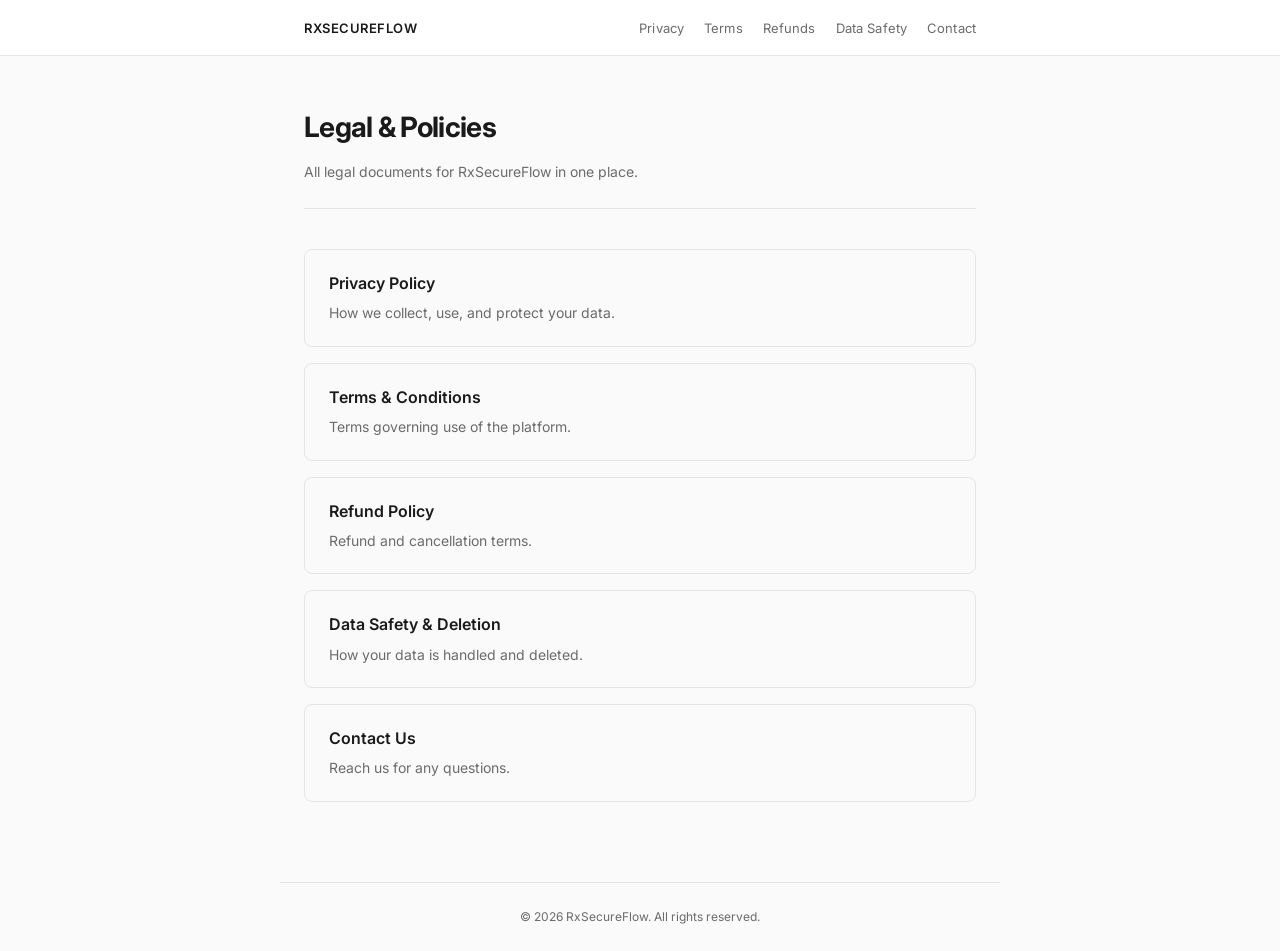
==== index.html @ be1c9fc4 "Create index.html" ====
<!DOCTYPE html>
<html lang="en">
<head>
  <meta charset="UTF-8">
  <meta name="viewport" content="width=device-width, initial-scale=1.0">
  <title>RxSecureFlow — Legal</title>
  <link rel="preconnect" href="https://fonts.googleapis.com">
  <link href="https://fonts.googleapis.com/css2?family=Inter:wght@400;500;600;700&display=swap" rel="stylesheet">
  <link rel="stylesheet" href="style.css">
</head>
<body>
  <nav class="nav">
    <div class="nav-inner">
      <a href="/" class="nav-brand">RxSecureFlow</a>
      <ul class="nav-links">
        <li><a href="privacy-policy.html">Privacy</a></li>
        <li><a href="terms.html">Terms</a></li>
        <li><a href="refund-policy.html">Refunds</a></li>
        <li><a href="data-safety.html">Data Safety</a></li>
        <li><a href="contact.html">Contact</a></li>
      </ul>
    </div>
  </nav>
  <main class="content">
    <h1>Legal &amp; Policies</h1>
    <p class="subtitle">All legal documents for RxSecureFlow in one place.</p>
    <div style="display:grid; gap:1rem; margin-top:1rem;">
      <a href="privacy-policy.html" style="display:block; padding:1.25rem 1.5rem; border:1px solid var(--border); border-radius:8px; text-decoration:none;">
        <strong style="color:var(--text); font-size:1rem;">Privacy Policy</strong>
        <p style="font-size:0.875rem; color:var(--text-secondary); margin:0.25rem 0 0; padding:0;">How we collect, use, and protect your data.</p>
      </a>
      <a href="terms.html" style="display:block; padding:1.25rem 1.5rem; border:1px solid var(--border); border-radius:8px; text-decoration:none;">
        <strong style="color:var(--text); font-size:1rem;">Terms &amp; Conditions</strong>
        <p style="font-size:0.875rem; color:var(--text-secondary); margin:0.25rem 0 0; padding:0;">Terms governing use of the platform.</p>
      </a>
      <a href="refund-policy.html" style="display:block; padding:1.25rem 1.5rem; border:1px solid var(--border); border-radius:8px; text-decoration:none;">
        <strong style="color:var(--text); font-size:1rem;">Refund Policy</strong>
        <p style="font-size:0.875rem; color:var(--text-secondary); margin:0.25rem 0 0; padding:0;">Refund and cancellation terms.</p>
      </a>
      <a href="data-safety.html" style="display:block; padding:1.25rem 1.5rem; border:1px solid var(--border); border-radius:8px; text-decoration:none;">
        <strong style="color:var(--text); font-size:1rem;">Data Safety &amp; Deletion</strong>
        <p style="font-size:0.875rem; color:var(--text-secondary); margin:0.25rem 0 0; padding:0;">How your data is handled and deleted.</p>
      </a>
      <a href="contact.html" style="display:block; padding:1.25rem 1.5rem; border:1px solid var(--border); border-radius:8px; text-decoration:none;">
        <strong style="color:var(--text); font-size:1rem;">Contact Us</strong>
        <p style="font-size:0.875rem; color:var(--text-secondary); margin:0.25rem 0 0; padding:0;">Reach us for any questions.</p>
      </a>
    </div>
  </main>
  <footer class="footer">
    <p>&copy; 2026 RxSecureFlow. All rights reserved.</p>
  </footer>
</body>
</html>
---- style.css ----
*,
*::before,
*::after {
  margin: 0;
  padding: 0;
  box-sizing: border-box;
}

:root {
  --bg: #fafafa;
  --surface: #ffffff;
  --text: #1a1a1a;
  --text-secondary: #6b6b6b;
  --border: #e5e5e5;
  --accent: #111111;
  --link: #111111;
  --link-hover: #444444;
  --font: 'Inter', -apple-system, BlinkMacSystemFont, 'Segoe UI', Roboto, sans-serif;
  --max-width: 720px;
  --spacing: 1.5rem;
}

html {
  font-size: 16px;
  -webkit-font-smoothing: antialiased;
  -moz-osx-font-smoothing: grayscale;
}

body {
  font-family: var(--font);
  background: var(--bg);
  color: var(--text);
  line-height: 1.7;
  min-height: 100vh;
}

.nav {
  position: sticky;
  top: 0;
  z-index: 100;
  border-bottom: 1px solid var(--border);
  backdrop-filter: blur(8px);
  background: rgba(255, 255, 255, 0.92);
}

.nav-inner {
  max-width: var(--max-width);
  margin: 0 auto;
  padding: 0.875rem var(--spacing);
  display: flex;
  align-items: center;
  justify-content: space-between;
}

.nav-brand {
  font-size: 0.8125rem;
  font-weight: 600;
  letter-spacing: 0.04em;
  text-transform: uppercase;
  color: var(--text);
  text-decoration: none;
}

.nav-links {
  display: flex;
  gap: 1.25rem;
  list-style: none;
}

.nav-links a {
  font-size: 0.8125rem;
  color: var(--text-secondary);
  text-decoration: none;
  transition: color 0.15s ease;
  letter-spacing: 0.01em;
}

.nav-links a:hover,
.nav-links a.active {
  color: var(--text);
}

.content {
  max-width: var(--max-width);
  margin: 0 auto;
  padding: 3rem var(--spacing) 5rem;
}

.content h1 {
  font-size: 1.75rem;
  font-weight: 700;
  letter-spacing: -0.025em;
  margin-bottom: 0.5rem;
  color: var(--text);
}

.content .subtitle {
  font-size: 0.875rem;
  color: var(--text-secondary);
  margin-bottom: 2.5rem;
  padding-bottom: 1.5rem;
  border-bottom: 1px solid var(--border);
}

.content h2 {
  font-size: 1.125rem;
  font-weight: 600;
  margin-top: 2.25rem;
  margin-bottom: 0.75rem;
  color: var(--text);
}

.content h3 {
  font-size: 1rem;
  font-weight: 600;
  margin-top: 1.5rem;
  margin-bottom: 0.5rem;
  color: var(--text);
}

.content p {
  font-size: 0.9375rem;
  margin-bottom: 1rem;
  color: var(--text-secondary);
  line-height: 1.75;
}

.content ul,
.content ol {
  margin-bottom: 1rem;
  padding-left: 1.25rem;
}

.content li {
  font-size: 0.9375rem;
  color: var(--text-secondary);
  line-height: 1.75;
  margin-bottom: 0.375rem;
}

.content a {
  color: var(--link);
  text-decoration: underline;
  text-underline-offset: 2px;
}

.content a:hover {
  color: var(--link-hover);
}

.content strong {
  color: var(--text);
  font-weight: 600;
}

.content hr {
  border: none;
  border-top: 1px solid var(--border);
  margin: 2rem 0;
}

.content table {
  width: 100%;
  border-collapse: collapse;
  margin-bottom: 1.5rem;
  font-size: 0.875rem;
}

.content th,
.content td {
  text-align: left;
  padding: 0.625rem 0.75rem;
  border-bottom: 1px solid var(--border);
  color: var(--text-secondary);
}

.content th {
  font-weight: 600;
  color: var(--text);
}

.footer {
  max-width: var(--max-width);
  margin: 0 auto;
  padding: 1.5rem var(--spacing);
  border-top: 1px solid var(--border);
  text-align: center;
}

.footer p {
  font-size: 0.75rem;
  color: var(--text-secondary);
}

@media (max-width: 600px) {
  :root {
    --spacing: 1.125rem;
  }
  .content {
    padding-top: 2rem;
  }
  .content h1 {
    font-size: 1.375rem;
  }
  .nav-links {
    gap: 0.75rem;
  }
  .nav-links a {
    font-size: 0.75rem;
  }
    }
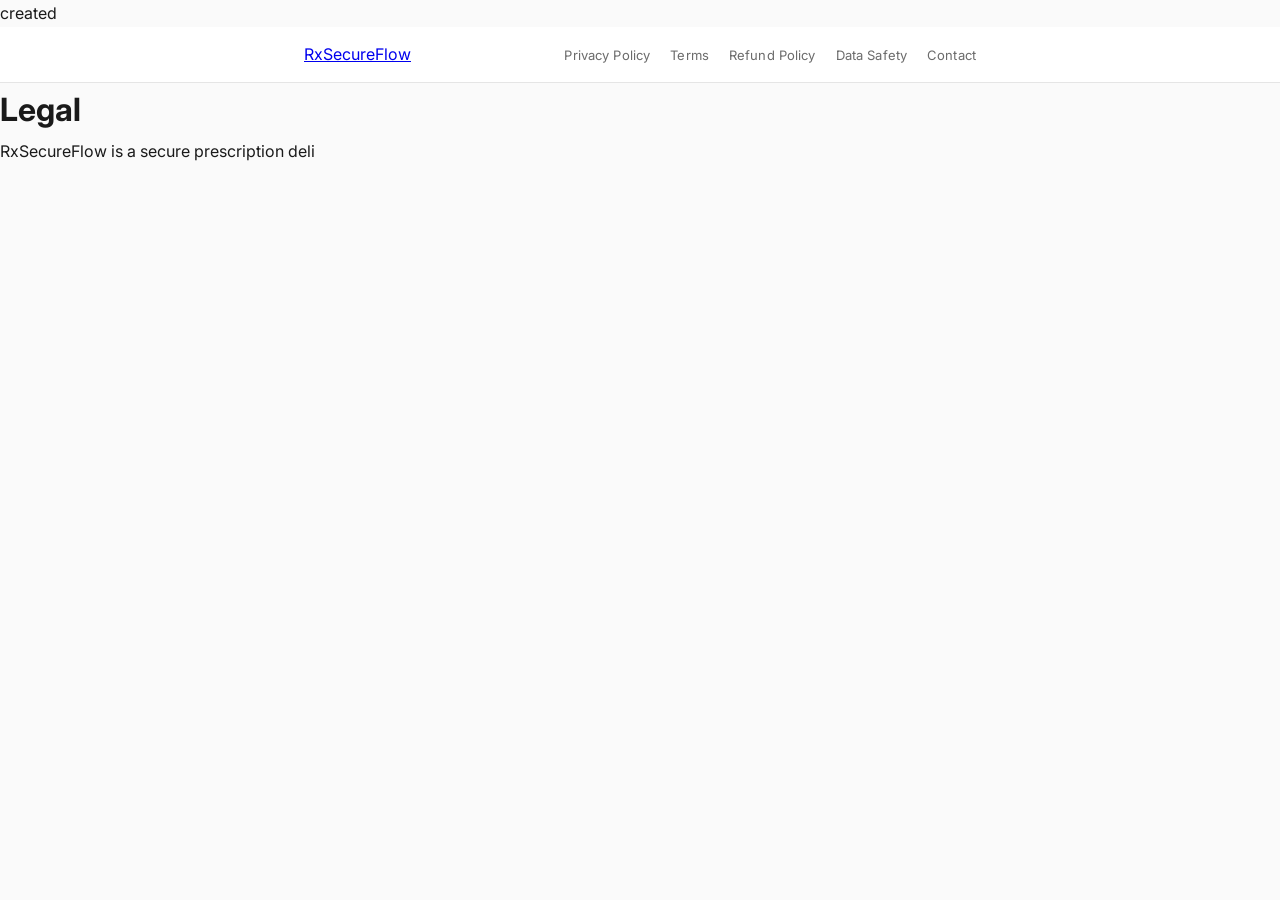
==== commit 942fe71a: "Update index.html" ====
--- a/index.html
+++ b/index.html
@@ -1,54 +1,31 @@
+created
 <!DOCTYPE html>
 <html lang="en">
 <head>
-  <meta charset="UTF-8">
-  <meta name="viewport" content="width=device-width, initial-scale=1.0">
+  <meta charset="UTF-8" />
+  <meta name="viewport" content="width=device-width, initial-scale=1.0" />
+  <meta name="google-site-verification" content="dGrB2PenScWOq1EioeH6F8u0WFDtN3kmg3rgIWPjubI" />
   <title>RxSecureFlow — Legal</title>
-  <link rel="preconnect" href="https://fonts.googleapis.com">
-  <link href="https://fonts.googleapis.com/css2?family=Inter:wght@400;500;600;700&display=swap" rel="stylesheet">
-  <link rel="stylesheet" href="style.css">
+  <meta name="description" content="Legal documents for RxSecureFlow: privacy policy, terms, refund policy, and data safety — compliant with India's DPDP Act, 2023." />
+  <link rel="preconnect" href="https://fonts.googleapis.com" />
+  <link href="https://fonts.googleapis.com/css2?family=Inter:wght@400;500;600&display=swap" rel="stylesheet" />
+  <link rel="stylesheet" href="style.css" />
 </head>
 <body>
-  <nav class="nav">
+  <header class="nav">
     <div class="nav-inner">
-      <a href="/" class="nav-brand">RxSecureFlow</a>
-      <ul class="nav-links">
-        <li><a href="privacy-policy.html">Privacy</a></li>
-        <li><a href="terms.html">Terms</a></li>
-        <li><a href="refund-policy.html">Refunds</a></li>
-        <li><a href="data-safety.html">Data Safety</a></li>
-        <li><a href="contact.html">Contact</a></li>
-      </ul>
+      <a class="brand" href="index.html">RxSecureFlow</a>
+      <nav class="nav-links">
+        <a href="privacy-policy.html">Privacy Policy</a>
+        <a href="terms.html">Terms</a>
+        <a href="refund-policy.html">Refund Policy</a>
+        <a href="data-safety.html">Data Safety</a>
+        <a href="contact.html">Contact</a>
+      </nav>
     </div>
-  </nav>
-  <main class="content">
-    <h1>Legal &amp; Policies</h1>
-    <p class="subtitle">All legal documents for RxSecureFlow in one place.</p>
-    <div style="display:grid; gap:1rem; margin-top:1rem;">
-      <a href="privacy-policy.html" style="display:block; padding:1.25rem 1.5rem; border:1px solid var(--border); border-radius:8px; text-decoration:none;">
-        <strong style="color:var(--text); font-size:1rem;">Privacy Policy</strong>
-        <p style="font-size:0.875rem; color:var(--text-secondary); margin:0.25rem 0 0; padding:0;">How we collect, use, and protect your data.</p>
-      </a>
-      <a href="terms.html" style="display:block; padding:1.25rem 1.5rem; border:1px solid var(--border); border-radius:8px; text-decoration:none;">
-        <strong style="color:var(--text); font-size:1rem;">Terms &amp; Conditions</strong>
-        <p style="font-size:0.875rem; color:var(--text-secondary); margin:0.25rem 0 0; padding:0;">Terms governing use of the platform.</p>
-      </a>
-      <a href="refund-policy.html" style="display:block; padding:1.25rem 1.5rem; border:1px solid var(--border); border-radius:8px; text-decoration:none;">
-        <strong style="color:var(--text); font-size:1rem;">Refund Policy</strong>
-        <p style="font-size:0.875rem; color:var(--text-secondary); margin:0.25rem 0 0; padding:0;">Refund and cancellation terms.</p>
-      </a>
-      <a href="data-safety.html" style="display:block; padding:1.25rem 1.5rem; border:1px solid var(--border); border-radius:8px; text-decoration:none;">
-        <strong style="color:var(--text); font-size:1rem;">Data Safety &amp; Deletion</strong>
-        <p style="font-size:0.875rem; color:var(--text-secondary); margin:0.25rem 0 0; padding:0;">How your data is handled and deleted.</p>
-      </a>
-      <a href="contact.html" style="display:block; padding:1.25rem 1.5rem; border:1px solid var(--border); border-radius:8px; text-decoration:none;">
-        <strong style="color:var(--text); font-size:1rem;">Contact Us</strong>
-        <p style="font-size:0.875rem; color:var(--text-secondary); margin:0.25rem 0 0; padding:0;">Reach us for any questions.</p>
-      </a>
-    </div>
-  </main>
-  <footer class="footer">
-    <p>&copy; 2026 RxSecureFlow. All rights reserved.</p>
-  </footer>
-</body>
-</html>
+  </header>
+ 
+  <main>
+    <h1>Legal</h1>
+    <p class="lead">
+      RxSecureFlow is a secure prescription deli
